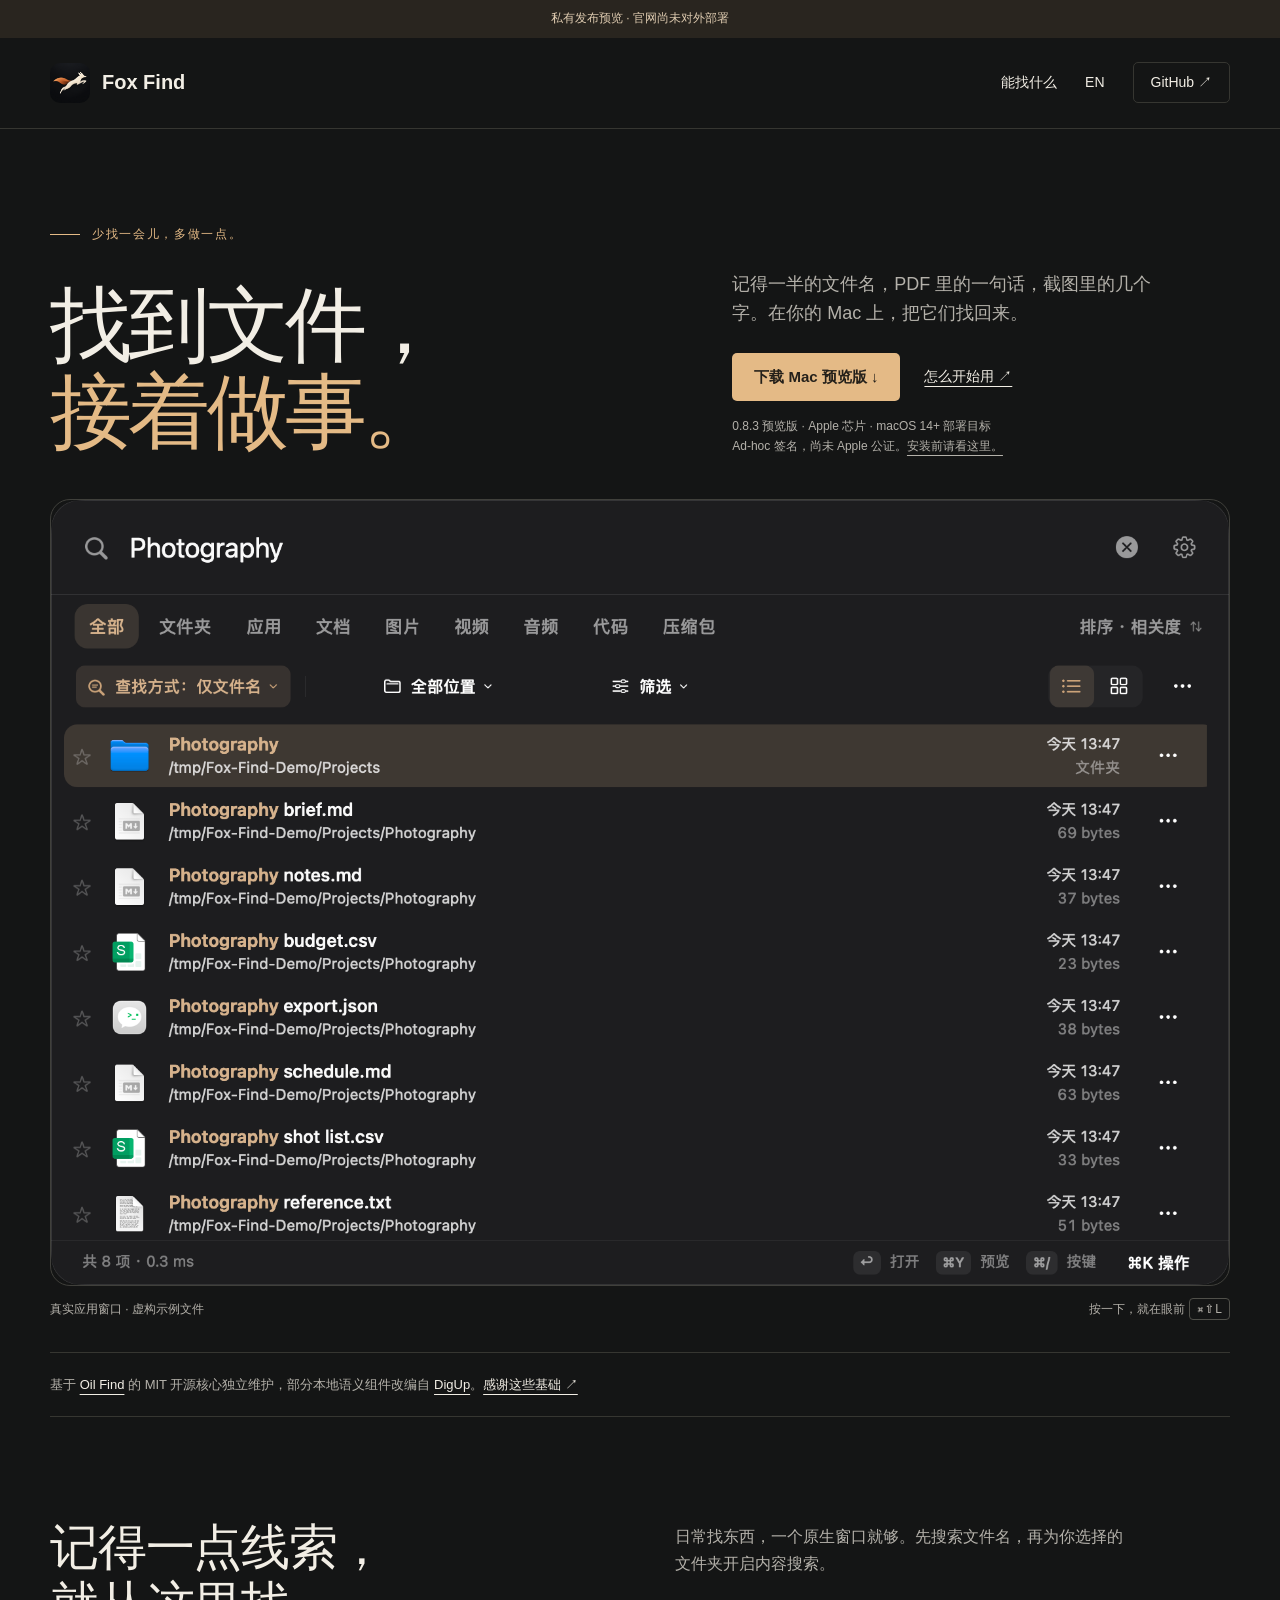
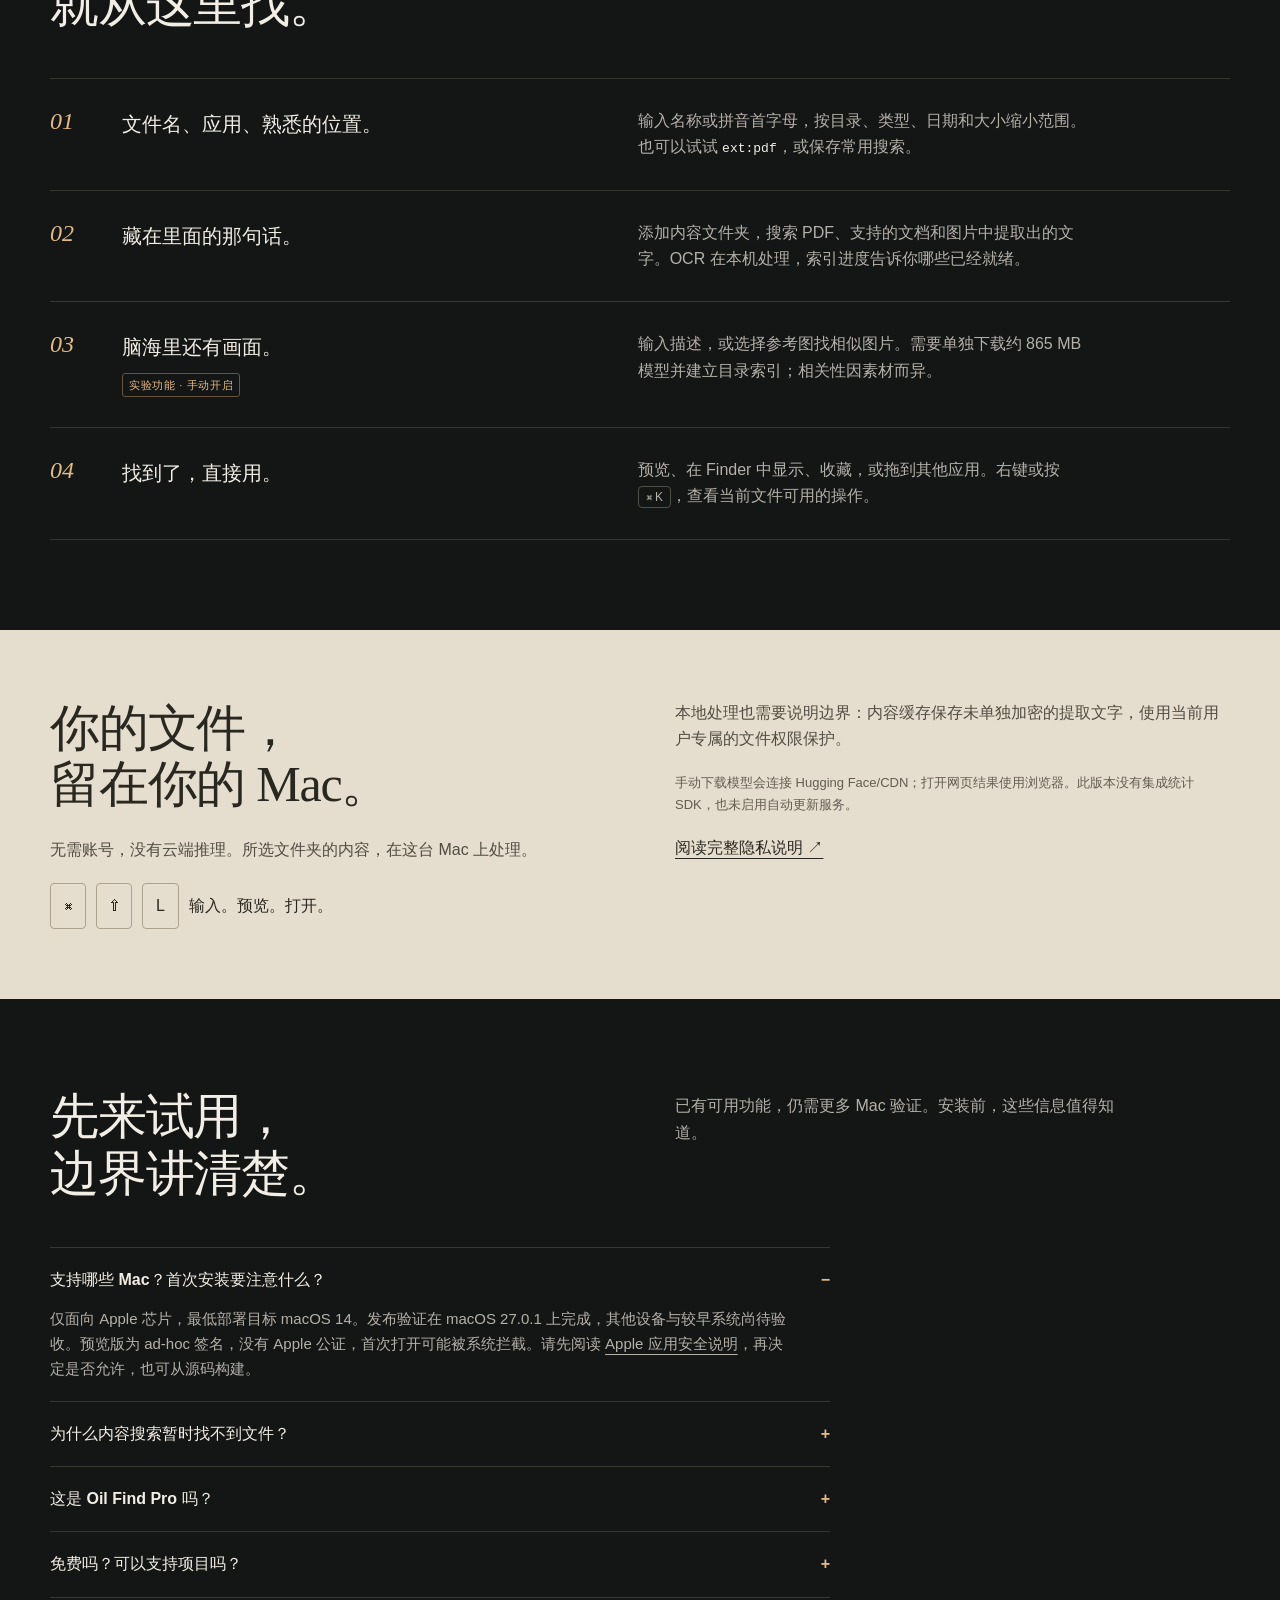
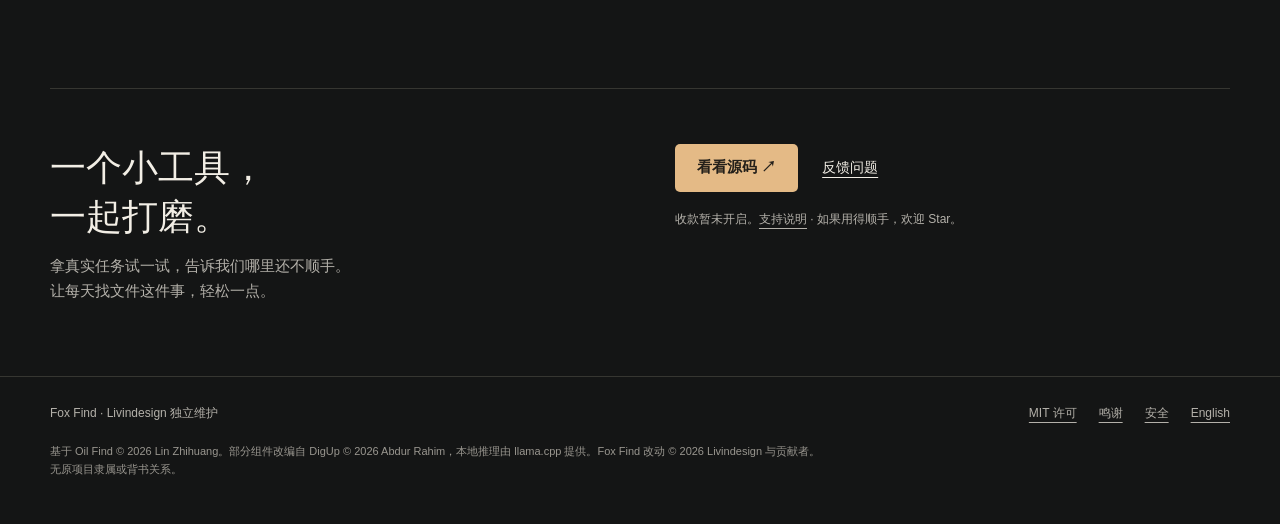
==== site/zh.html @ eb32b809 "Prepare Fox Find 0.8.3 private preview with provenance and bilingual launch materials" ====
<!doctype html>
<html lang="zh-CN"><head><meta charset="utf-8"><meta name="viewport" content="width=device-width,initial-scale=1"><meta name="description" content="Fox Find：搜索 Mac 文件名、文档内容和图片里的文字。本机处理，基于 Oil Find MIT 核心独立维护。"><meta name="color-scheme" content="dark"><meta name="robots" content="noindex,nofollow"><title>Fox Find — 找到文件，接着做事。</title><link rel="icon" href="assets/icon.png"><link rel="stylesheet" href="style.css"></head>
<body><a class="skip" href="#main">跳转到正文</a><p class="preview">私有发布预览 · 官网尚未对外部署</p>
<header><nav class="wrap" aria-label="主导航"><a class="brand" href="zh.html"><img src="assets/icon.png" alt="" width="40" height="40">Fox Find</a><div class="nav-links"><a class="nav-features" href="#features">能找什么</a><a href="index.html" lang="en">EN</a><a class="github" href="https://github.com/Livindesign/fox-find">GitHub ↗</a></div></nav></header>
<main id="main"><section class="hero wrap"><div class="eyebrow">少找一会儿，多做一点。</div><div class="hero-intro"><h1>找到文件，<br><em>接着做事。</em></h1><div class="hero-copy"><p>记得一半的文件名，PDF 里的一句话，截图里的几个字。在你的 Mac 上，把它们找回来。</p><div class="buttons"><a class="button" href="https://github.com/Livindesign/fox-find/releases/tag/v0.8.3-preview.1">下载 Mac 预览版 <span aria-hidden="true">&nbsp;↓</span></a><a class="text-link" href="https://github.com/Livindesign/fox-find/blob/main/docs/GETTING-STARTED.zh-CN.md">怎么开始用 ↗</a></div><p class="requirements">0.8.3 预览版 · Apple 芯片 · macOS 14+ 部署目标<br>Ad-hoc 签名，尚未 Apple 公证。<a href="#install">安装前请看这里。</a></p></div></div>
<figure class="screenshot"><img src="assets/search-zh.png" alt="Fox Find 深色原生搜索窗口，展示虚构摄影项目文件" width="1800" height="1200" fetchpriority="high"><figcaption><span>真实应用窗口 · 虚构示例文件</span><span>按一下，就在眼前 <kbd class="key">⌘ ⇧ L</kbd></span></figcaption></figure>
<p class="byline">基于 <a href="https://github.com/oil-oil/oil-find">Oil Find</a> 的 MIT 开源核心独立维护，部分本地语义组件改编自 <a href="https://github.com/ARahim3/DigUp">DigUp</a>。<a href="https://github.com/Livindesign/fox-find/blob/main/NOTICE.md">感谢这些基础 ↗</a></p></section>
<section class="section wrap" id="features"><div class="section-head"><h2>记得一点线索，<br>就从这里找。</h2><p>日常找东西，一个原生窗口就够。先搜索文件名，再为你选择的文件夹开启内容搜索。</p></div><div class="tasks">
<article class="task"><span class="number">01</span><h3>文件名、应用、熟悉的位置。</h3><p>输入名称或拼音首字母，按目录、类型、日期和大小缩小范围。也可以试试 <code>ext:pdf</code>，或保存常用搜索。</p></article>
<article class="task"><span class="number">02</span><h3>藏在里面的那句话。</h3><p>添加内容文件夹，搜索 PDF、支持的文档和图片中提取出的文字。OCR 在本机处理，索引进度告诉你哪些已经就绪。</p></article>
<article class="task"><span class="number">03</span><div><h3>脑海里还有画面。</h3><span class="tag">实验功能 · 手动开启</span></div><p>输入描述，或选择参考图找相似图片。需要单独下载约 865 MB 模型并建立目录索引；相关性因素材而异。</p></article>
<article class="task"><span class="number">04</span><h3>找到了，直接用。</h3><p>预览、在 Finder 中显示、收藏，或拖到其他应用。右键或按 <kbd class="key">⌘ K</kbd>，查看当前文件可用的操作。</p></article>
</div></section>
<section class="privacy-band"><div class="wrap privacy-inner"><div><h2>你的文件，<br>留在你的 Mac。</h2><p>无需账号，没有云端推理。所选文件夹的内容，在这台 Mac 上处理。</p><div class="shortcut-line"><kbd class="key">⌘</kbd><kbd class="key">⇧</kbd><kbd class="key">L</kbd><span>输入。预览。打开。</span></div></div><div><p>本地处理也需要说明边界：内容缓存保存未单独加密的提取文字，使用当前用户专属的文件权限保护。</p><p class="note">手动下载模型会连接 Hugging Face/CDN；打开网页结果使用浏览器。此版本没有集成统计 SDK，也未启用自动更新服务。</p><a href="https://github.com/Livindesign/fox-find/blob/main/PRIVACY.md">阅读完整隐私说明 ↗</a></div></div></section>
<section class="section wrap" id="install"><div class="section-head"><h2>先来试用，<br>边界讲清楚。</h2><p>已有可用功能，仍需更多 Mac 验证。安装前，这些信息值得知道。</p></div><div class="faq">
<details open><summary>支持哪些 Mac？首次安装要注意什么？</summary><p>仅面向 Apple 芯片，最低部署目标 macOS 14。发布验证在 macOS 27.0.1 上完成，其他设备与较早系统尚待验收。预览版为 ad-hoc 签名，没有 Apple 公证，首次打开可能被系统拦截。请先阅读 <a href="https://support.apple.com/zh-cn/102445">Apple 应用安全说明</a>，再决定是否允许，也可从源码构建。</p></details>
<details><summary>为什么内容搜索暂时找不到文件？</summary><p>文件名与文件内容是独立索引。请在「内容搜索」添加目录、允许权限并等待索引。未下载的云文件、不可读/加密文件及部分格式会跳过。语义搜索还需要模型下载完成，并出现已索引的语义片段。</p></details>
<details><summary>这是 Oil Find Pro 吗？</summary><p>不是。Fox Find 基于 Oil Find 公开的 MIT 核心独立维护，不包含其私有 Pro 模块或原厂 App 二进制。内容搜索由本分支独立实现、集成。原项目及其作者不为本分支背书。</p></details>
<details><summary>免费吗？可以支持项目吗？</summary><p>源码采用 MIT 许可，此预览版不需要付费激活。后续自愿赞助用于本分支维护，不解锁功能，也不代表购买原项目授权。目前爱发电入口尚未启用，欢迎先提交问题、翻译或兼容性反馈。</p></details>
</div></section>
<section class="support wrap"><div><h2>一个小工具，<br>一起打磨。</h2><p>拿真实任务试一试，告诉我们哪里还不顺手。<br>让每天找文件这件事，轻松一点。</p></div><div><div class="buttons"><a class="button" href="https://github.com/Livindesign/fox-find">看看源码 ↗</a><a class="text-link" href="https://github.com/Livindesign/fox-find/issues/new/choose">反馈问题</a></div><p class="small" style="margin-top:18px">收款暂未开启。<a href="https://github.com/Livindesign/fox-find/blob/main/SUPPORT.md">支持说明</a> · 如果用得顺手，欢迎 Star。</p></div></section></main>
<footer><div class="wrap"><div class="footer-row"><span>Fox Find · Livindesign 独立维护</span><div class="footer-links"><a href="https://github.com/Livindesign/fox-find/blob/main/LICENSE">MIT 许可</a><a href="https://github.com/Livindesign/fox-find/blob/main/NOTICE.md">鸣谢</a><a href="https://github.com/Livindesign/fox-find/blob/main/SECURITY.md">安全</a><a href="index.html">English</a></div></div><p class="legal">基于 Oil Find © 2026 Lin Zhihuang。部分组件改编自 DigUp © 2026 Abdur Rahim，本地推理由 llama.cpp 提供。Fox Find 改动 © 2026 Livindesign 与贡献者。无原项目隶属或背书关系。</p></div></footer>
</body></html>
---- site/style.css ----
@charset "UTF-8";
:root{color-scheme:dark;--bg:#141515;--panel:#1e1f1f;--ink:#f2eee5;--dim:#b4b1aa;--line:#363631;--accent:#e4ba86;--serif:"Iowan Old Style","Palatino Linotype","Songti SC",serif;--sans:"Avenir Next","Helvetica Neue","PingFang SC",sans-serif}
*{box-sizing:border-box}html{scroll-behavior:smooth}body{margin:0;background:var(--bg);color:var(--ink);font:16px/1.65 var(--sans);-webkit-font-smoothing:antialiased}a{color:inherit;text-underline-offset:5px}a:hover{color:var(--accent)}button,a{-webkit-tap-highlight-color:transparent}a:focus-visible,button:focus-visible,summary:focus-visible{outline:2px solid var(--accent);outline-offset:5px}img{max-width:100%;height:auto;display:block}button{font:inherit}.wrap{width:min(1180px,calc(100% - 64px));margin-inline:auto}.skip{position:absolute;top:-70px;left:16px;background:var(--ink);color:var(--bg);z-index:100;padding:10px}.skip:focus{top:12px}header{border-bottom:1px solid var(--line)}nav{height:90px;display:flex;align-items:center;justify-content:space-between;gap:20px}.brand{display:flex;align-items:center;gap:12px;font-size:20px;font-weight:650;text-decoration:none}.brand img{width:40px;height:40px;border-radius:10px}.nav-links{display:flex;align-items:center;gap:28px;font-size:14px}.nav-links a{text-decoration:none}.nav-links .github{border:1px solid var(--line);padding:8px 17px;border-radius:5px}.hero{padding:96px 0 0}.eyebrow{font-size:12px;letter-spacing:.14em;text-transform:uppercase;color:var(--accent);display:flex;align-items:center;gap:12px}.eyebrow::before{content:"";display:inline-block;width:30px;height:1px;background:var(--accent)}.hero-intro{display:grid;grid-template-columns:1.25fr 1fr;gap:60px;align-items:end;margin:25px 0 42px}h1{font:500 clamp(50px,6.6vw,82px)/1.06 var(--serif);letter-spacing:-.045em;margin:0}h1 em{font-style:normal;color:var(--accent)}.hero-copy p{color:var(--dim);font-size:18px;max-width:440px;margin:0 0 24px}.buttons{display:flex;align-items:center;gap:24px;flex-wrap:wrap}.button{display:inline-flex;align-items:center;justify-content:center;min-height:48px;padding:10px 22px;border-radius:5px;background:var(--accent);color:#24201a;font-weight:650;text-decoration:none;font-size:15px}.button:hover{background:#f1cda0;color:#24201a}.text-link{font-size:14px}.requirements{font-size:12px!important;color:var(--dim)!important;margin-top:16px!important;margin-bottom:0!important}.screenshot{margin:0;position:relative}.screenshot>img{width:100%;border-radius:20px;border:1px solid #40403b}.screenshot figcaption{display:flex;gap:20px;justify-content:space-between;font-size:12px;color:var(--dim);padding:14px 0}.key{font-family:var(--sans);font-size:12px;border:1px solid #50504a;border-radius:4px;padding:3px 7px;white-space:nowrap}.byline{margin-top:18px;padding:21px 0;border-top:1px solid var(--line);border-bottom:1px solid var(--line);color:var(--dim);font-size:13px}.byline a{color:var(--ink)}.section{padding:90px 0;scroll-margin-top:24px}.section-head{display:grid;grid-template-columns:1fr 1fr;gap:70px;align-items:start;margin-bottom:44px}.section-head h2{font:500 clamp(34px,4vw,49px)/1.16 var(--serif);letter-spacing:-.025em;margin:0}.section-head p{color:var(--dim);margin:4px 0 0;max-width:450px}.tasks{border-top:1px solid var(--line)}.task{display:grid;grid-template-columns:50px 1fr 1.2fr;gap:22px;align-items:start;padding:29px 0;border-bottom:1px solid var(--line)}.task .number{color:var(--accent);font:italic 24px var(--serif)}.task h3{font-size:20px;margin:0;font-weight:550}.task p{color:var(--dim);margin:0;max-width:460px}.task code{color:var(--ink);font-size:13px}.tag{font-size:11px;letter-spacing:.06em;color:var(--accent);display:inline-block;border:1px solid #66543e;padding:2px 6px;border-radius:3px;margin-top:9px}.privacy-band{background:#e5ddce;color:#292820;padding:70px 0}.privacy-inner{display:grid;grid-template-columns:1fr 1fr;gap:70px}.privacy-band h2{font:500 clamp(36px,4vw,50px)/1.12 var(--serif);letter-spacing:-.025em;margin:0 0 25px}.privacy-band p{color:#514d42;margin:0 0 20px}.privacy-band .note{font-size:13px;color:#625d51}.privacy-band a:hover{color:#78502c}.shortcut-line{display:flex;gap:10px;align-items:center}.privacy-band .key{border-color:#ada28e;font-size:16px;padding:9px 13px}.faq{max-width:780px}.faq details{border-top:1px solid var(--line);padding:19px 0}.faq details:last-child{border-bottom:1px solid var(--line)}.faq summary{cursor:pointer;font-weight:550;list-style:none;display:flex;justify-content:space-between;gap:20px}.faq summary::after{content:"+";color:var(--accent)}.faq details[open] summary::after{content:"−"}.faq p{color:var(--dim);padding-right:40px;margin:14px 0 0;font-size:15px}.support{padding:55px 0;border-top:1px solid var(--line);display:grid;grid-template-columns:1fr 1fr;gap:70px}.support h2{font:500 36px var(--serif);margin:0 0 12px}.support p{color:var(--dim);margin:0 0 18px;font-size:15px}.support .small{font-size:12px}footer{border-top:1px solid var(--line);padding:27px 0 35px;font-size:12px;color:var(--dim)}.footer-row{display:flex;gap:25px;justify-content:space-between;flex-wrap:wrap}.footer-links{display:flex;flex-wrap:wrap;gap:22px}.preview{margin:0;padding:9px 20px;background:#29251f;text-align:center;font-size:12px;color:#decbb0}.preview a{color:inherit}.muted{color:var(--dim)}.legal{max-width:780px;margin-top:18px;font-size:11px;color:#99968f}
@media(max-width:780px){.wrap{width:calc(100% - 36px)}nav{height:75px}.nav-links{gap:16px}.nav-features{display:none}.hero{padding-top:50px}.hero-intro{grid-template-columns:1fr;gap:26px;margin-top:20px}.hero-copy p{max-width:none;font-size:17px}h1{font-size:58px}.screenshot>img{border-radius:10px}.screenshot figcaption{font-size:11px;gap:12px;flex-wrap:wrap}.section{padding:56px 0}.section-head{grid-template-columns:1fr;gap:18px;margin-bottom:30px}.task{grid-template-columns:28px 1fr;gap:8px 14px;padding:24px 0}.task p{grid-column:2;max-width:none}.task h3{font-size:19px}.privacy-inner,.support{grid-template-columns:1fr;gap:30px}.privacy-band{padding:50px 0}.support{padding:45px 0}.faq p{padding-right:0}.brand{font-size:18px}.brand img{width:34px;height:34px}.nav-links .github{padding:7px 12px}.requirements{max-width:100%!important}.footer-row{gap:16px}}
@media(prefers-reduced-motion:reduce){html{scroll-behavior:auto}}
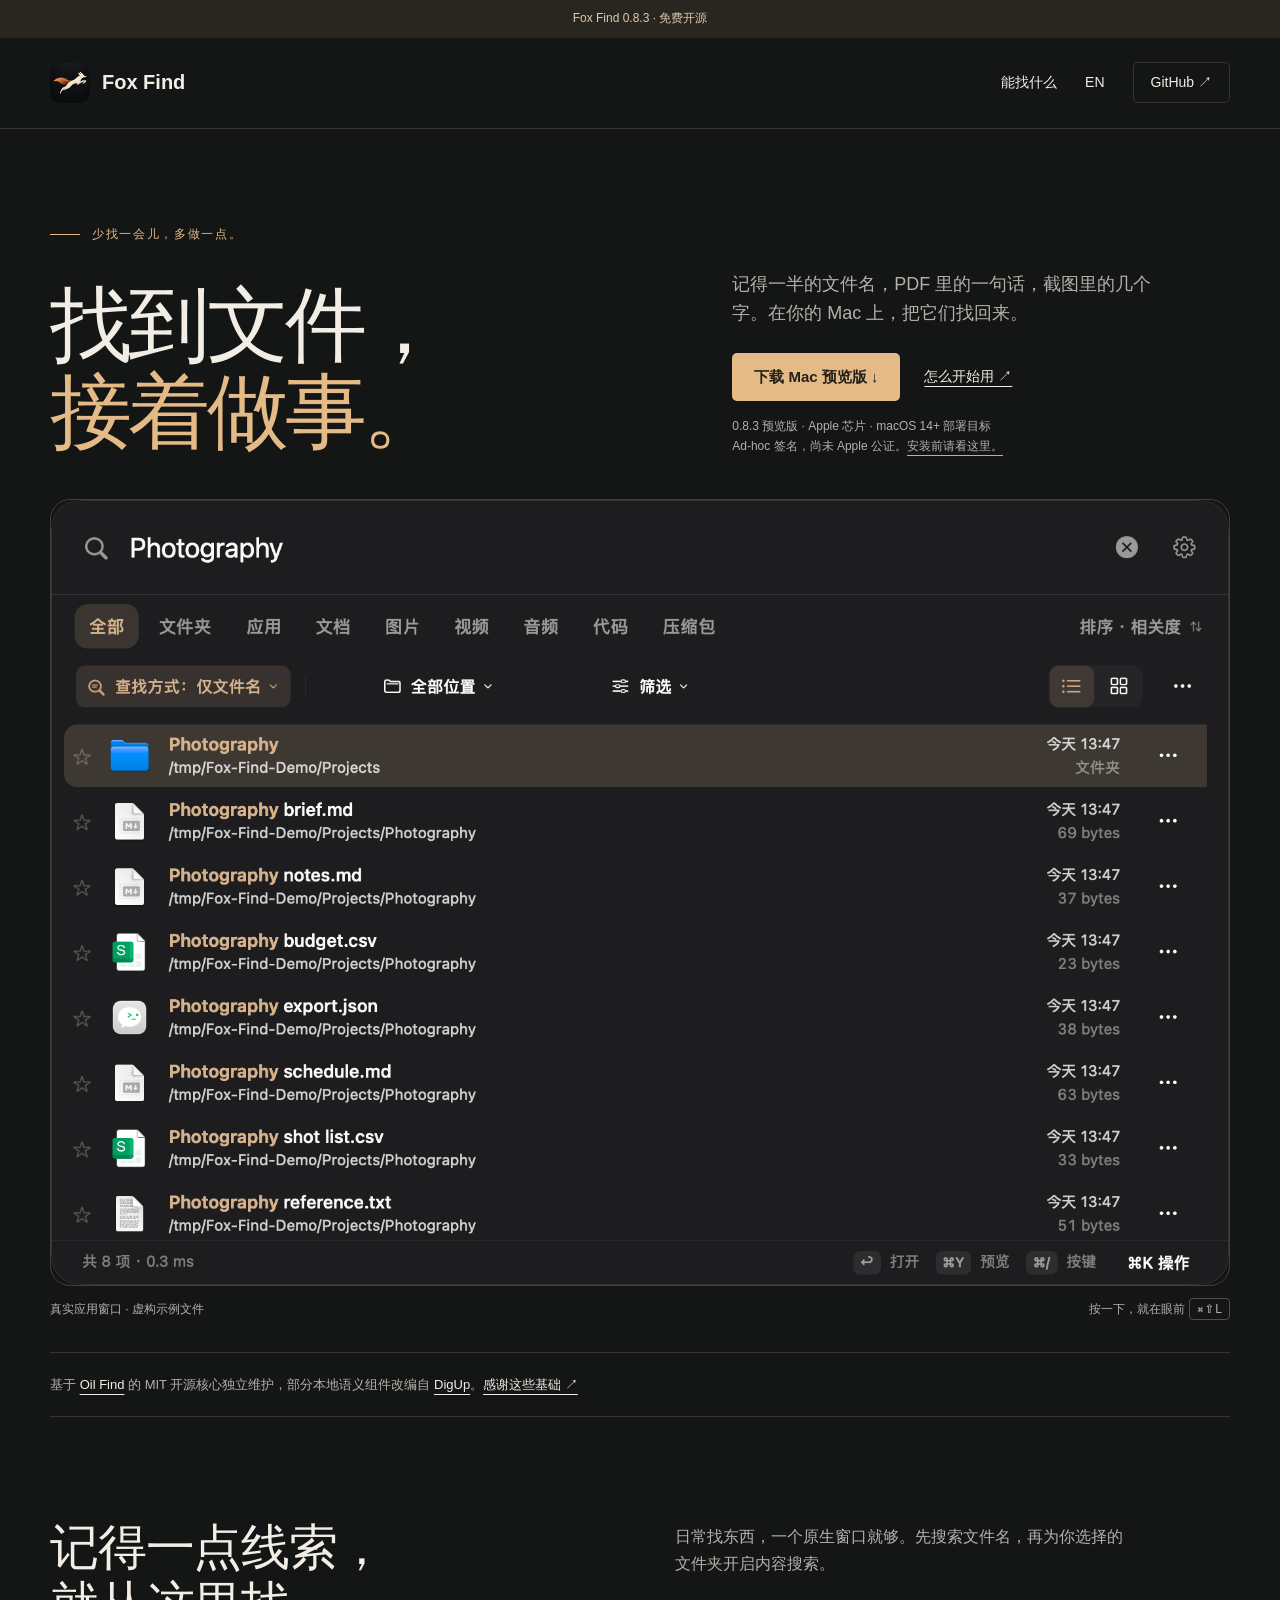
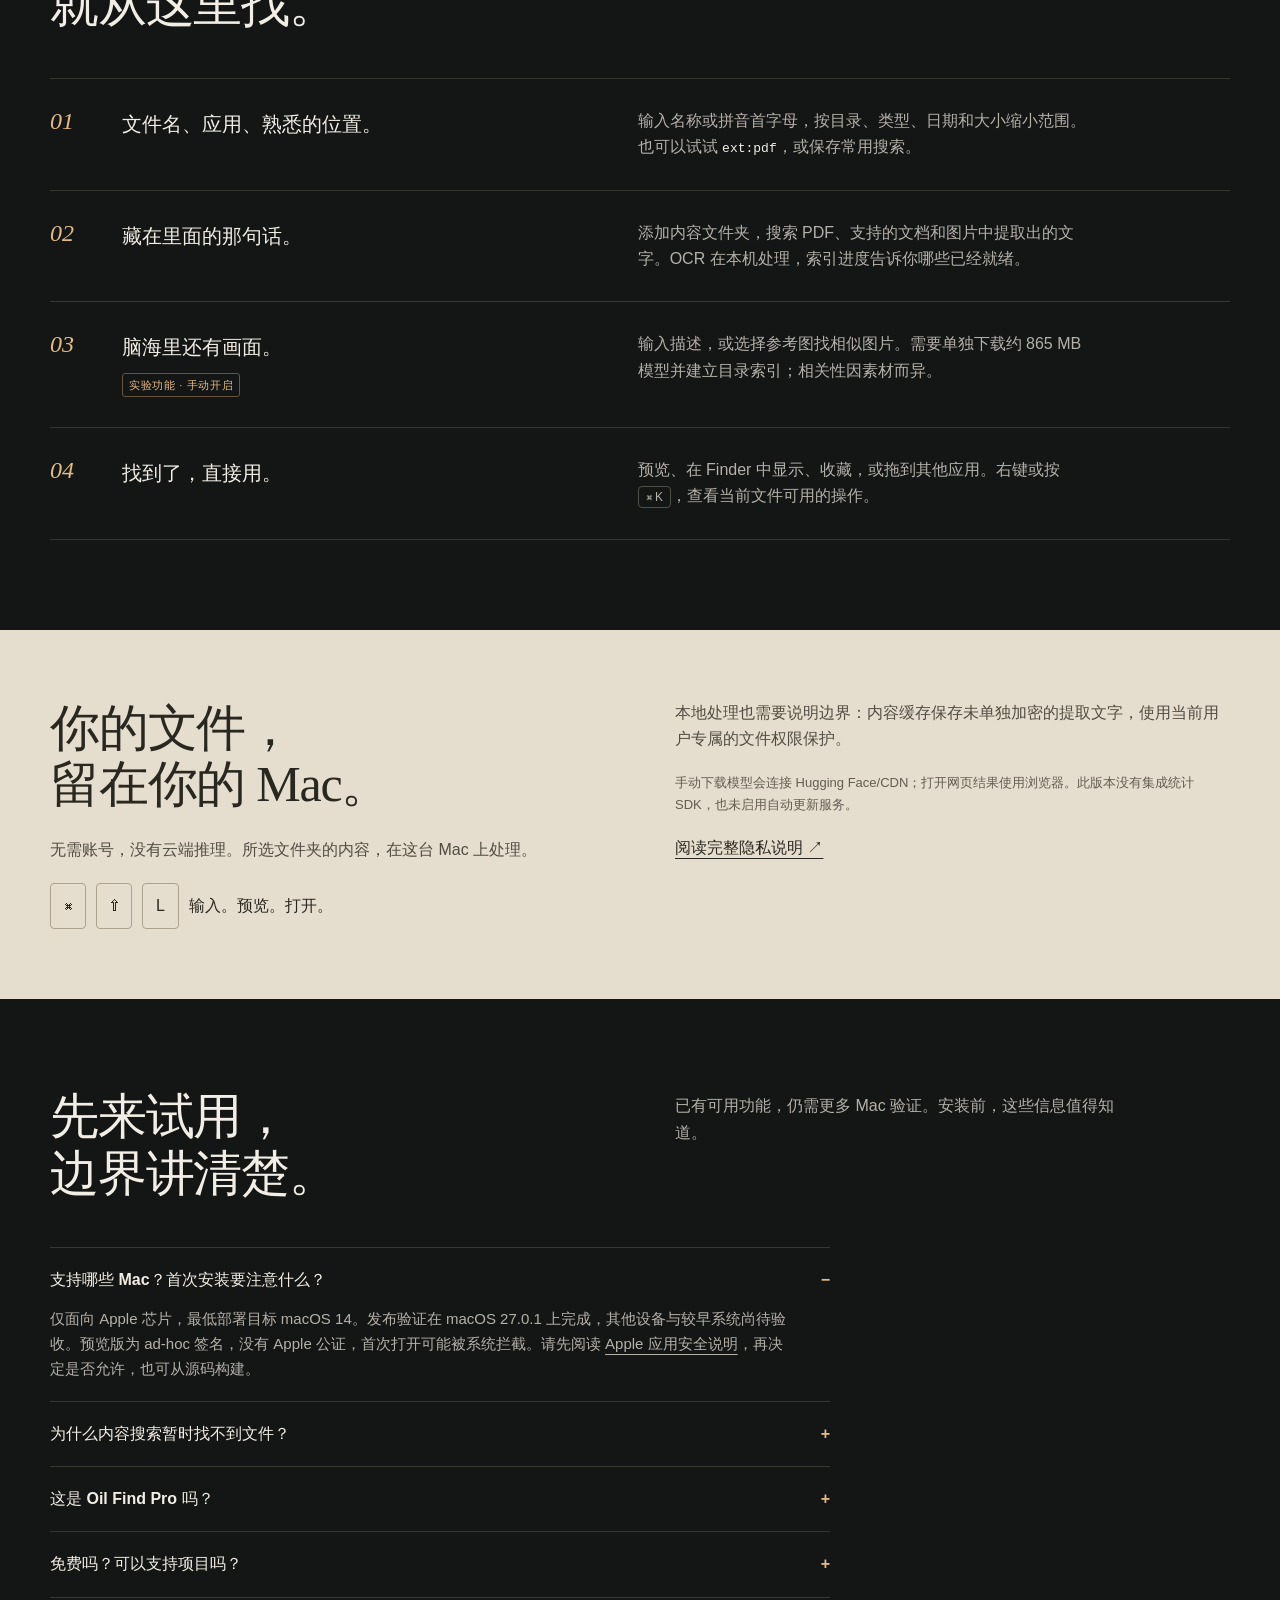
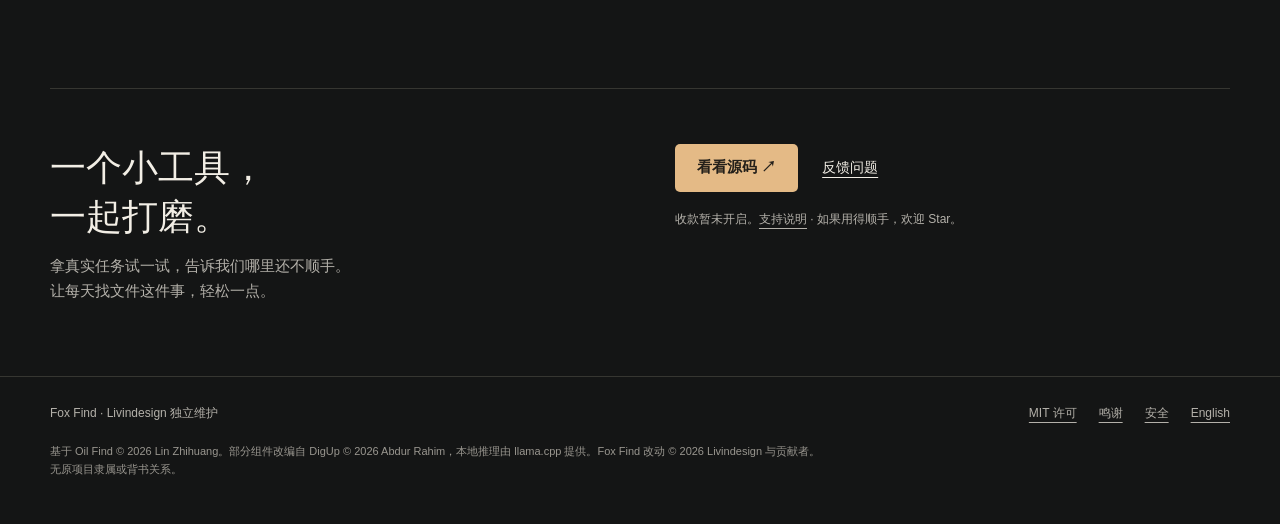
==== commit 0c3d2769: "Publish Fox Find repository and keep release notes focused on version changes" ====
--- a/site/zh.html
+++ b/site/zh.html
@@ -1,6 +1,6 @@
 <!doctype html>
 <html lang="zh-CN"><head><meta charset="utf-8"><meta name="viewport" content="width=device-width,initial-scale=1"><meta name="description" content="Fox Find：搜索 Mac 文件名、文档内容和图片里的文字。本机处理，基于 Oil Find MIT 核心独立维护。"><meta name="color-scheme" content="dark"><meta name="robots" content="noindex,nofollow"><title>Fox Find — 找到文件，接着做事。</title><link rel="icon" href="assets/icon.png"><link rel="stylesheet" href="style.css"></head>
-<body><a class="skip" href="#main">跳转到正文</a><p class="preview">私有发布预览 · 官网尚未对外部署</p>
+<body><a class="skip" href="#main">跳转到正文</a><p class="preview">Fox Find 0.8.3 · 免费开源</p>
 <header><nav class="wrap" aria-label="主导航"><a class="brand" href="zh.html"><img src="assets/icon.png" alt="" width="40" height="40">Fox Find</a><div class="nav-links"><a class="nav-features" href="#features">能找什么</a><a href="index.html" lang="en">EN</a><a class="github" href="https://github.com/Livindesign/fox-find">GitHub ↗</a></div></nav></header>
 <main id="main"><section class="hero wrap"><div class="eyebrow">少找一会儿，多做一点。</div><div class="hero-intro"><h1>找到文件，<br><em>接着做事。</em></h1><div class="hero-copy"><p>记得一半的文件名，PDF 里的一句话，截图里的几个字。在你的 Mac 上，把它们找回来。</p><div class="buttons"><a class="button" href="https://github.com/Livindesign/fox-find/releases/tag/v0.8.3-preview.1">下载 Mac 预览版 <span aria-hidden="true">&nbsp;↓</span></a><a class="text-link" href="https://github.com/Livindesign/fox-find/blob/main/docs/GETTING-STARTED.zh-CN.md">怎么开始用 ↗</a></div><p class="requirements">0.8.3 预览版 · Apple 芯片 · macOS 14+ 部署目标<br>Ad-hoc 签名，尚未 Apple 公证。<a href="#install">安装前请看这里。</a></p></div></div>
 <figure class="screenshot"><img src="assets/search-zh.png" alt="Fox Find 深色原生搜索窗口，展示虚构摄影项目文件" width="1800" height="1200" fetchpriority="high"><figcaption><span>真实应用窗口 · 虚构示例文件</span><span>按一下，就在眼前 <kbd class="key">⌘ ⇧ L</kbd></span></figcaption></figure>
